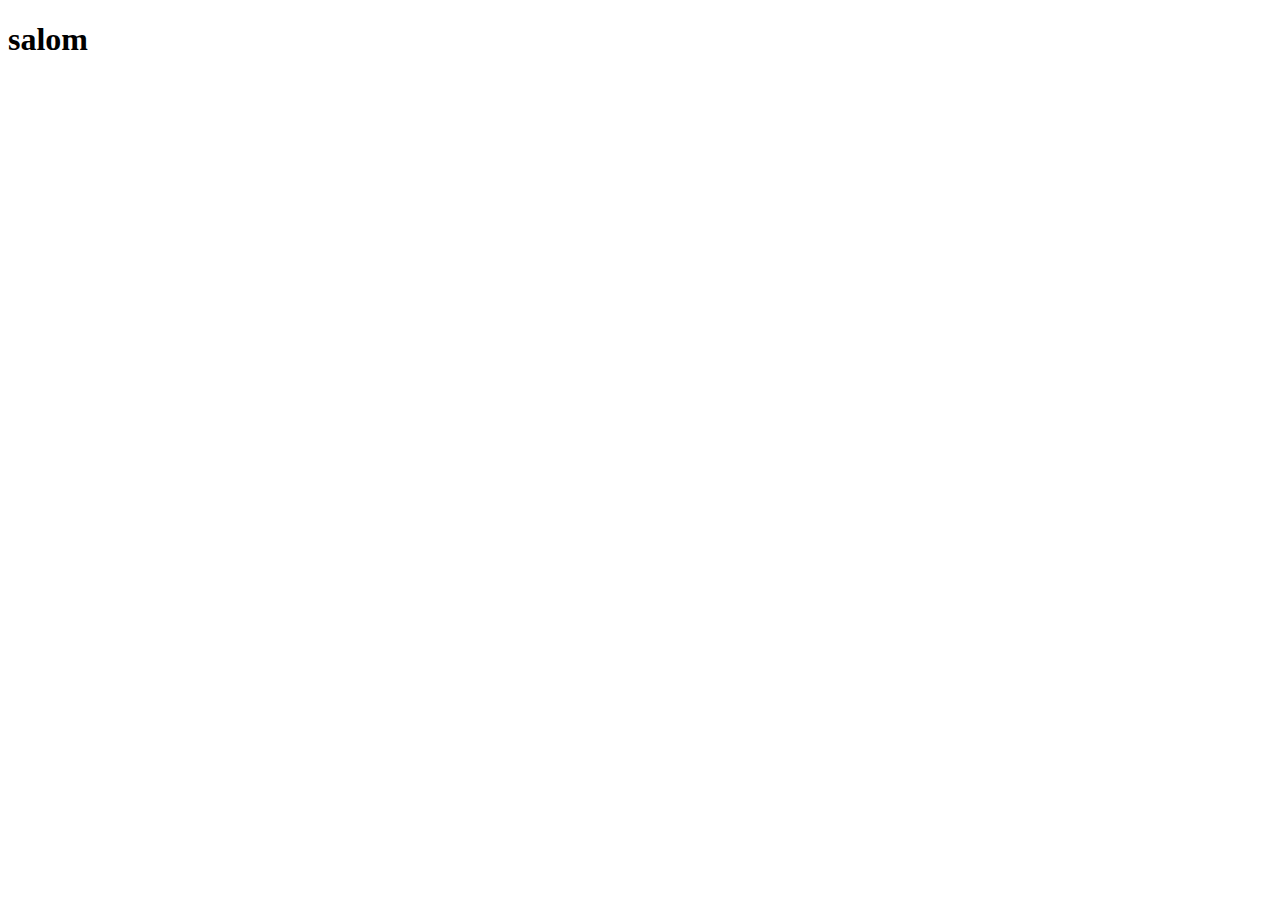
==== index.html @ 9e6f95b3 "Imtihon boshlanishi" ====
<!DOCTYPE html>
<html lang="en">

<head>
    <meta charset="UTF-8">
    <meta name="viewport" content="width=device-width, initial-scale=1.0">
    <title>Imtihon</title>
</head>

<body>
    <h1>salom</h1>
</body>

</html>
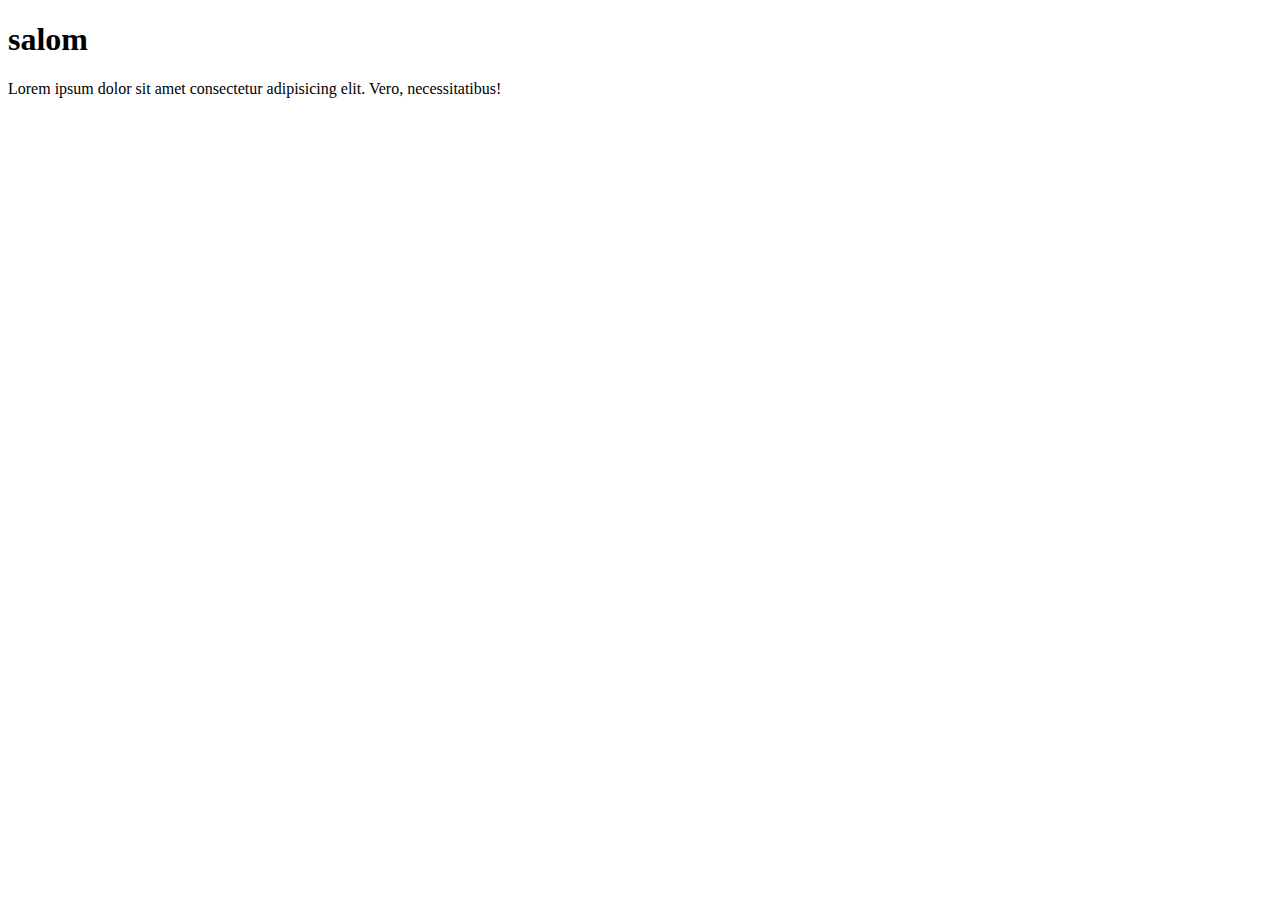
==== commit 7265a83e: "Imtihon kodiga ozgartirish kiritildi" ====
--- a/index.html
+++ b/index.html
@@ -9,6 +9,7 @@
 
 <body>
     <h1>salom</h1>
+    <p>Lorem ipsum dolor sit amet consectetur adipisicing elit. Vero, necessitatibus!</p>
 </body>
 
 </html>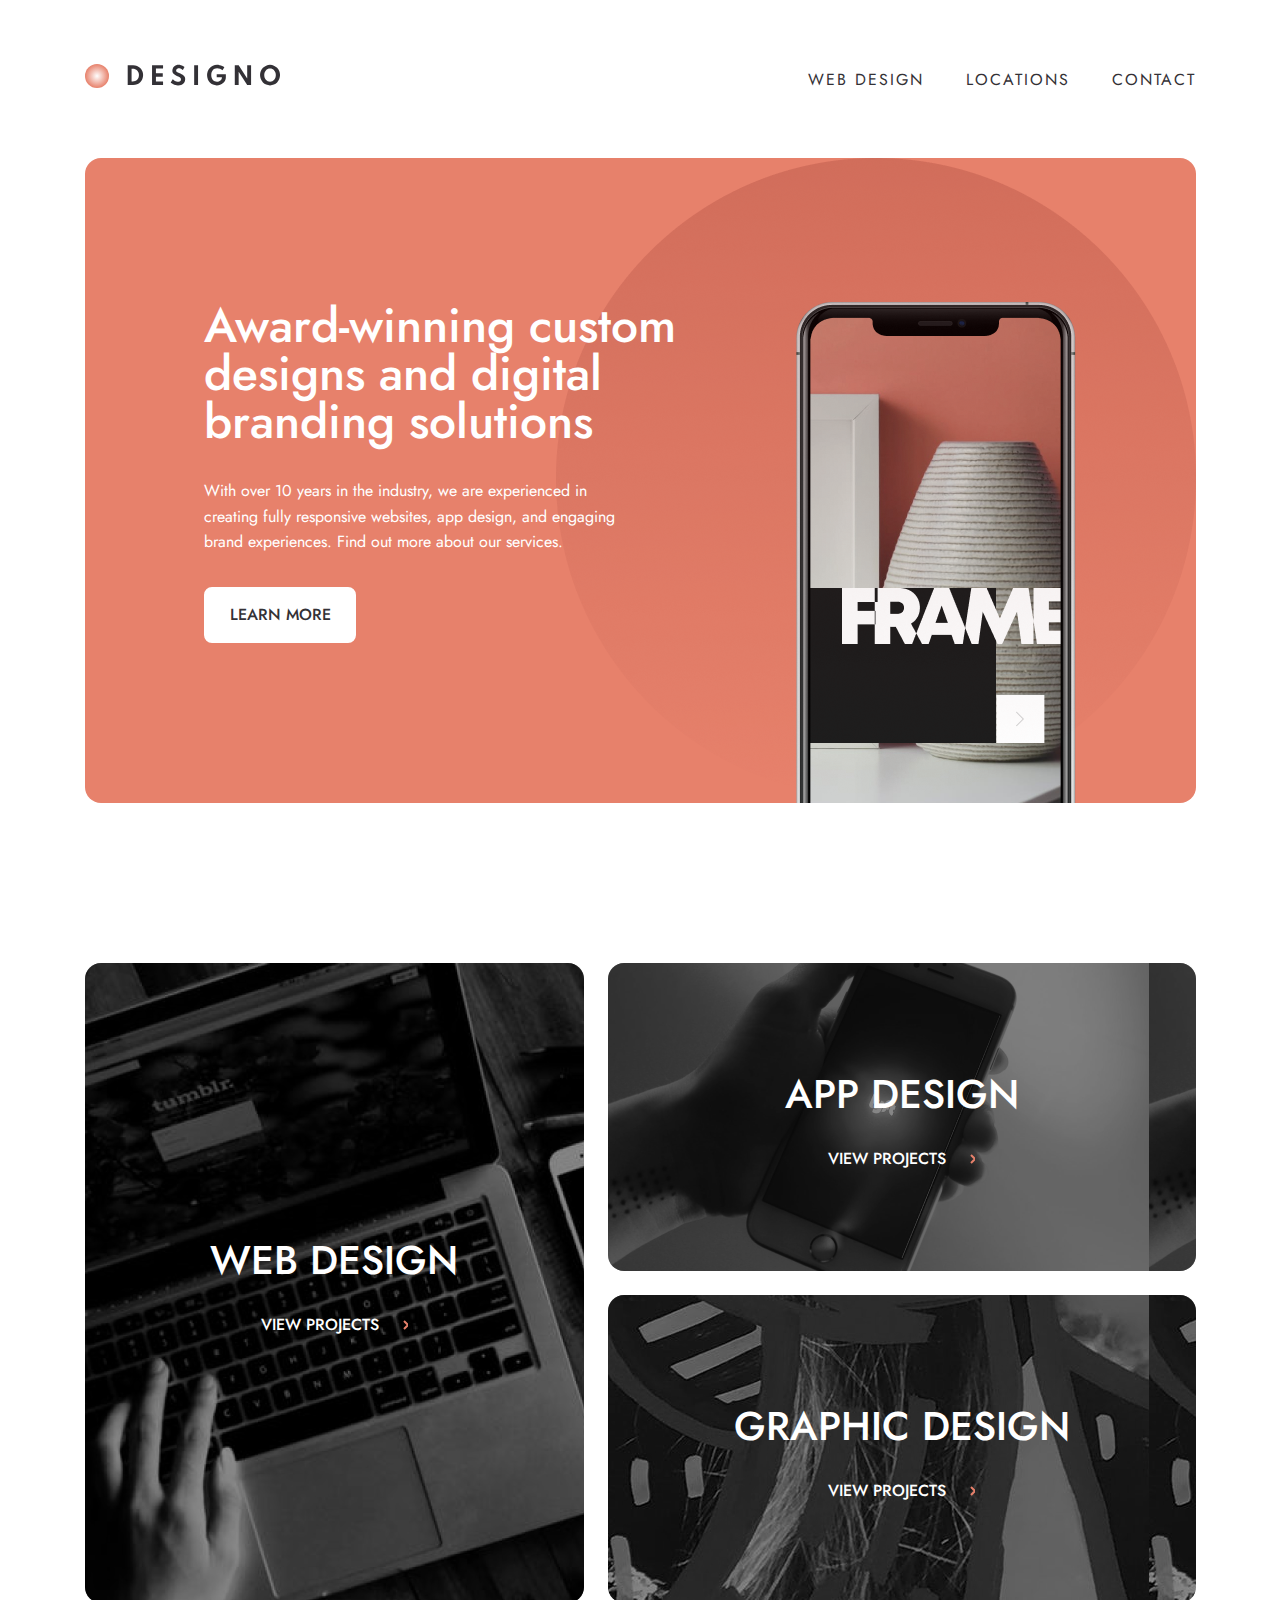
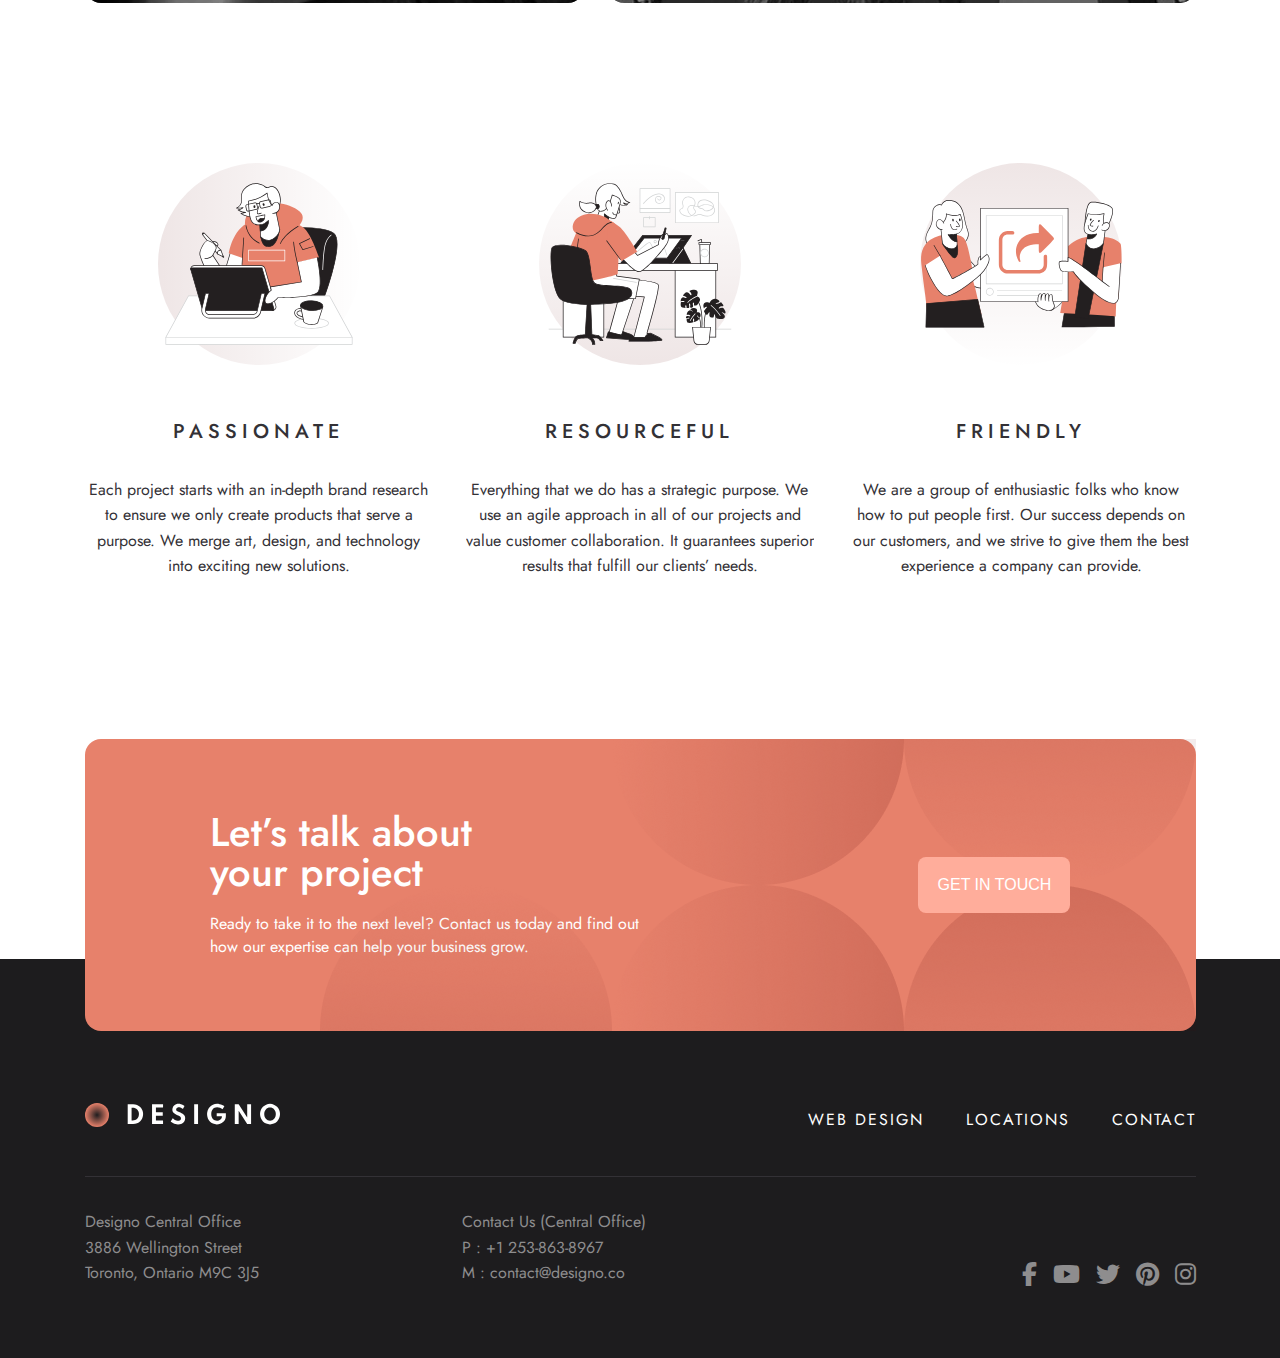
==== commit 0b49743b: "index.html qismi tayyor" ====
--- a/index.html
+++ b/index.html
@@ -5,11 +5,129 @@
     <meta charset="UTF-8">
     <meta name="viewport" content="width=device-width, initial-scale=1.0">
     <title>Imtihon</title>
+    <link rel="stylesheet" href="./css/main.css">
+    <link rel="stylesheet" href="./fontawesomeWeb/css/all.css">
 </head>
 
 <body>
-    <h1>salom</h1>
-    <p>Lorem ipsum dolor sit amet consectetur adipisicing elit. Vero, necessitatibus!</p>
+    <header>
+        <nav class="container navbar">
+            <div class="logo">
+                <a href="index.html">
+                    <img src="./images/logo.svg" alt="logo image">
+                </a>
+            </div>
+            <div class="links">
+                <ul>
+                    <li><a href="./webdesign.html">WEB DESIGN</a></li>
+                    <li><a href="#">LOCATIONS</a></li>
+                    <li><a href="#">CONTACT</a></li>
+                </ul>
+            </div>
+        </nav>
+    </header>
+    <main>
+        <section class="container section1">
+            <div class="section_text">
+                <h1>Award-winning custom designs and digital branding solutions</h1>
+                <p>With over 10 years in the industry, we are experienced in creating fully responsive websites, app
+                    design,
+                    and engaging brand experiences. Find out more about our services.</p>
+                <button>Learn More</button>
+            </div>
+            <img src="./images/phone.png" alt="">
+            <img class="oval" src="./images/oval.png" alt="">
+        </section>
+        <section class="container section2">
+            <div class="card card1">
+                <div class="text">
+                    <h1>WEB DESIGN</h1>
+                    <p>VIEW PROJECTS <span><img src="./images/left.svg" alt="left icon image"></span></p>
+                </div>
+            </div>
+            <div class="card card2">
+                <div class="text">
+                    <h1>APP DESIGN</h1>
+                    <p>VIEW PROJECTS <span><img src="./images/left.svg" alt="left icon image"></span></p>
+                </div>
+            </div>
+            <div class="card card3">
+                <div class="text">
+                    <h1>GRAPHIC DESIGN</h1>
+                    <p>VIEW PROJECTS <span><img src="./images/left.svg" alt="left icon image"></span></p>
+                </div>
+            </div>
+        </section>
+        <section class="container section3">
+            <div class="cards">
+                <div class="card">
+                    <img src="./images/PASSIONATE.svg" alt="image card">
+                    <h3>PASSIONATE</h3>
+                    <p>Each project starts with an in-depth brand research to ensure we only create products that serve
+                        a purpose. We merge art, design, and technology into exciting new solutions.</p>
+                </div>
+                <div class="card">
+                    <img src="./images/RESOURCEFUL.svg" alt="image card">
+                    <h3>RESOURCEFUL</h3>
+                    <p>Everything that we do has a strategic purpose. We use an agile approach in all of our projects
+                        and value customer collaboration. It guarantees superior results that fulfill our clients’
+                        needs.</p>
+                </div>
+                <div class="card">
+                    <img src="./images/FRIENDLY.svg" alt="image card">
+                    <h3>FRIENDLY</h3>
+                    <p>We are a group of enthusiastic folks who know how to put people first. Our success depends on our
+                        customers, and we strive to give them the best experience a company can provide.</p>
+                </div>
+            </div>
+        </section>
+        <section class="container section4">
+            <div class="texts">
+                <h1>Let’s talk about <br> your project</h1>
+                <p>Ready to take it to the next level? Contact us today and find out
+                    how our expertise can help your business grow.</p>
+            </div>
+            <button>Get in touch</button>
+            <img src="./images/oval2.png" alt="">
+        </section>
+    </main>
+    <footer>
+        <div class="container">
+            <div class="footer_bar">
+                <div class="logo">
+                    <img src="./images/logo2.svg" alt="">
+                </div>
+                <div class="links">
+                    <ul>
+                        <li><a href="#">WEB DESIGN</a></li>
+                        <li><a href="#">LOCATIONS</a></li>
+                        <li><a href="#">CONTACT</a></li>
+                    </ul>
+                </div>
+            </div>
+            <div class="footer_info">
+                <div class="footer_contacts">
+                    <ul>
+                        <li>Designo Central Office</li>
+                        <li>3886 Wellington Street</li>
+                        <li>Toronto, Ontario M9C 3J5</li>
+                    </ul>
+                    <ul>
+                        <li>Contact Us (Central Office)</li>
+                        <li><a href="#">P : +1 253-863-8967</a></li>
+                        <li><a href="#">M : contact@designo.co</a></li>
+                    </ul>
+                </div>
+                <div class="footer_icons">
+                    <i class="fa-brands fa-facebook-f"></i>
+                    <i class="fa-brands fa-youtube"></i>
+                    <i class="fa-brands fa-twitter"></i>
+                    <i class="fa-brands fa-pinterest"></i>
+                    <i class="fa-brands fa-instagram"></i>
+                </div>
+            </div>
+        </div>
+    </footer>
 </body>
 
 </html>--- a/css/main.css
+++ b/css/main.css
@@ -0,0 +1,377 @@
+@import url('https://fonts.googleapis.com/css2?family=Jost:ital,wght@0,100..900;1,100..900&display=swap');
+
+* {
+    margin: 0;
+    padding: 0;
+    box-sizing: border-box;
+}
+
+:root {
+    --jost: "Jost", serif;
+    --peach: #E7816B;
+    --peachopacity: #e7826bab;
+    --black: #1D1C1E;
+    --white: #FFFFFF;
+    --lightpeach: #FFAD9B;
+    --darkgrey: #333136;
+    --lightgrey: #F1F3F5;
+}
+
+.container {
+    width: 1111px;
+    margin: 0 auto;
+    font-family: var(--jost);
+}
+
+.navbar {
+    display: flex;
+    align-items: center;
+    justify-content: space-between;
+    padding: 64px 0;
+}
+
+.navbar .links ul {
+    display: flex;
+    align-items: center;
+    list-style: none;
+    gap: 42px;
+}
+
+.navbar .links ul li a {
+    text-decoration: none;
+    color: var(--darkgrey);
+    transition: all .2s linear;
+    font-size: 1rem;
+    font-weight: 400;
+    line-height: 14px;
+    letter-spacing: 2px;
+    position: relative;
+}
+
+.navbar .links ul li a:hover::after {
+    color: var(--peach);
+    animation: textdecoration .8s ease;
+    width: 100%;
+    content: "";
+    height: 2px;
+    background-color: var(--peach);
+    position: absolute;
+    bottom: 0;
+    left: 0;
+    margin-bottom: -3px;
+}
+
+@keyframes textdecoration {
+    from {
+        width: 0%;
+    }
+
+    to {
+        width: 100%;
+    }
+}
+
+.section1 {
+    padding-top: 9rem;
+    height: auto;
+    border-radius: 1rem;
+    background-color: var(--peach);
+    display: flex;
+    justify-content: center;
+    position: relative;
+    gap: 3rem;
+    margin-bottom: 10rem;
+}
+
+.section1 .section_text {
+    width: 34rem;
+    color: var(--white);
+    z-index: 2;
+}
+
+.section1 .section_text h1 {
+    font-size: 3rem;
+    font-weight: 500;
+    margin-bottom: 2rem;
+    line-height: 3rem;
+}
+
+.section1 .section_text p {
+    font-size: 1rem;
+    font-weight: 400;
+    margin-bottom: 2rem;
+    line-height: 1.6rem;
+    width: 27rem;
+}
+
+.section1 .section_text button {
+    width: 9.5rem;
+    height: 3.5rem;
+    background-color: var(--white);
+    color: var(--darkgrey);
+    font-size: 1rem;
+    text-transform: uppercase;
+    cursor: pointer;
+    outline: none;
+    border-radius: .5rem;
+    border: none;
+    font-weight: 500;
+    font-family: var(--jost);
+    border: 2px solid white;
+    transition: all .2s ease;
+}
+
+.section1 .section_text button:hover {
+    background-color: transparent;
+    color: var(--white);
+}
+
+.section1 .oval {
+    position: absolute;
+    right: 0;
+    top: 0;
+}
+
+.section2 {
+    height: 40rem;
+    display: grid;
+    gap: 1.5rem;
+    grid-template-columns: auto auto;
+    margin-bottom: 10rem;
+}
+
+.card {
+    border-radius: 1rem;
+    overflow: hidden;
+    color: var(--white);
+    cursor: pointer;
+}
+
+.card .text {
+    width: 100%;
+    height: 100%;
+    display: flex;
+    align-items: center;
+    flex-direction: column;
+    justify-content: center;
+    background-color: #00000071;
+    transition: all .3s ease;
+}
+
+.card .text:hover {
+    background-color: var(--peachopacity);
+}
+
+.card .text h1 {
+    font-size: 2.5rem;
+    margin-bottom: 1.5rem;
+    font-weight: 500;
+}
+
+.card .text p {
+    display: flex;
+    gap: 1.5rem;
+    font-size: 1rem;
+    font-weight: 500;
+}
+
+.card1 {
+    background: url(../images/notebook.png);
+    grid-row: span 2;
+}
+
+.card2 {
+    background: url(../images/iphone.png);
+}
+
+.card3 {
+    background: url(../images/liner.png);
+}
+
+.section3 .cards {
+    display: flex;
+    align-items: center;
+    justify-content: space-between;
+    gap: 1.8rem;
+    margin-bottom: 10rem;
+}
+
+.section3 .cards .card {
+    width: 21.8rem;
+    text-align: center;
+    color: var(--darkgrey);
+    cursor: auto;
+}
+
+.section3 .cards .card h3 {
+    font-size: 1.25rem;
+    font-weight: 500;
+    line-height: 1.6rem;
+    letter-spacing: 5px;
+    margin-top: 3rem;
+    margin-bottom: 2rem;
+}
+
+.section3 .cards .card p {
+    font-size: 1rem;
+    font-weight: 400;
+    line-height: 1.6rem;
+}
+
+.section4 {
+    height: 18.25rem;
+    background-color: var(--peach);
+    border-radius: 1rem;
+    position: relative;
+    display: flex;
+    align-items: center;
+    justify-content: space-around;
+    margin-bottom: -4.5rem;
+}
+
+.section4 .texts {
+    width: 28.68rem;
+}
+
+.section4 .texts h1 {
+    font-size: 2.5rem;
+    font-weight: 500;
+    line-height: 2.5rem;
+    color: var(--white);
+    margin-bottom: 1.2rem;
+}
+
+.section4 .texts p {
+    color: var(--white);
+}
+
+.section4 button {
+    width: 9.5rem;
+    height: 3.5rem;
+    background-color: var(--lightpeach);
+    border: 2px solid var(--lightpeach);
+    border: none;
+    border-radius: .5rem;
+    font-size: 1rem;
+    color: var(--white);
+    font-weight: 500;
+    text-transform: uppercase;
+    outline: none;
+    cursor: pointer;
+    transition: all .2s ease;
+    z-index: 2;
+}
+
+.section4 button:hover {
+    background-color: transparent;
+    border: 2px solid var(--lightpeach);
+}
+
+.section4 img {
+    position: absolute;
+    right: 0;
+}
+
+footer {
+    width: 100%;
+    background-color: var(--black);
+    padding-top: 9rem;
+    padding-bottom: 4.5rem;
+}
+
+
+footer .container .footer_bar {
+    display: flex;
+    align-items: center;
+    justify-content: space-between;
+    padding-bottom: 2.5rem;
+    border-bottom: 1px solid var(--darkgrey);
+    margin-bottom: 2rem;
+}
+
+footer .container .footer_bar .links ul {
+    display: flex;
+    align-items: center;
+    list-style: none;
+    gap: 42px;
+}
+
+footer .container .footer_bar .links ul li a {
+    text-decoration: none;
+    color: var(--white);
+    transition: all .2s linear;
+    font-size: 1rem;
+    font-weight: 400;
+    line-height: 14px;
+    letter-spacing: 2px;
+    position: relative;
+}
+
+footer .container .footer_bar .links ul li a:hover::after {
+    color: var(--peach);
+    animation: textdecoration2 .8s ease;
+    width: 100%;
+    content: "";
+    height: 2px;
+    background-color: var(--peach);
+    position: absolute;
+    bottom: 0;
+    left: 0;
+    margin-bottom: -3px;
+}
+
+@keyframes textdecoration2 {
+    from {
+        width: 0%;
+    }
+
+    to {
+        width: 100%;
+    }
+}
+
+footer .container .footer_info {
+    display: flex;
+    align-items: end;
+    justify-content: space-between;
+}
+
+footer .container .footer_info .footer_contacts {
+    display: flex;
+    align-items: center;
+    gap: 1.8rem;
+    justify-content: space-between;
+}
+
+footer .container .footer_info .footer_contacts ul {
+    line-height: 1.6rem;
+    width: 21.8rem;
+}
+
+footer .container .footer_info .footer_contacts ul li {
+    list-style: none;
+    color: #8e8d8e;
+    font-size: 1rem;
+}
+
+footer .container .footer_info .footer_contacts ul li a {
+    text-decoration: none;
+    color: #8e8d8e;
+}
+
+footer .container .footer_info .footer_icons {
+    display: flex;
+    align-items: center;
+    gap: 1rem;
+}
+
+footer .container .footer_info .footer_icons .fa-brands {
+    font-size: 1.5rem;
+    transition: all .2s ease;
+    cursor: pointer;
+    color: #8e8d8e;
+}
+
+footer .container .footer_info .footer_icons .fa-brands:hover {
+    color: var(--peach);
+}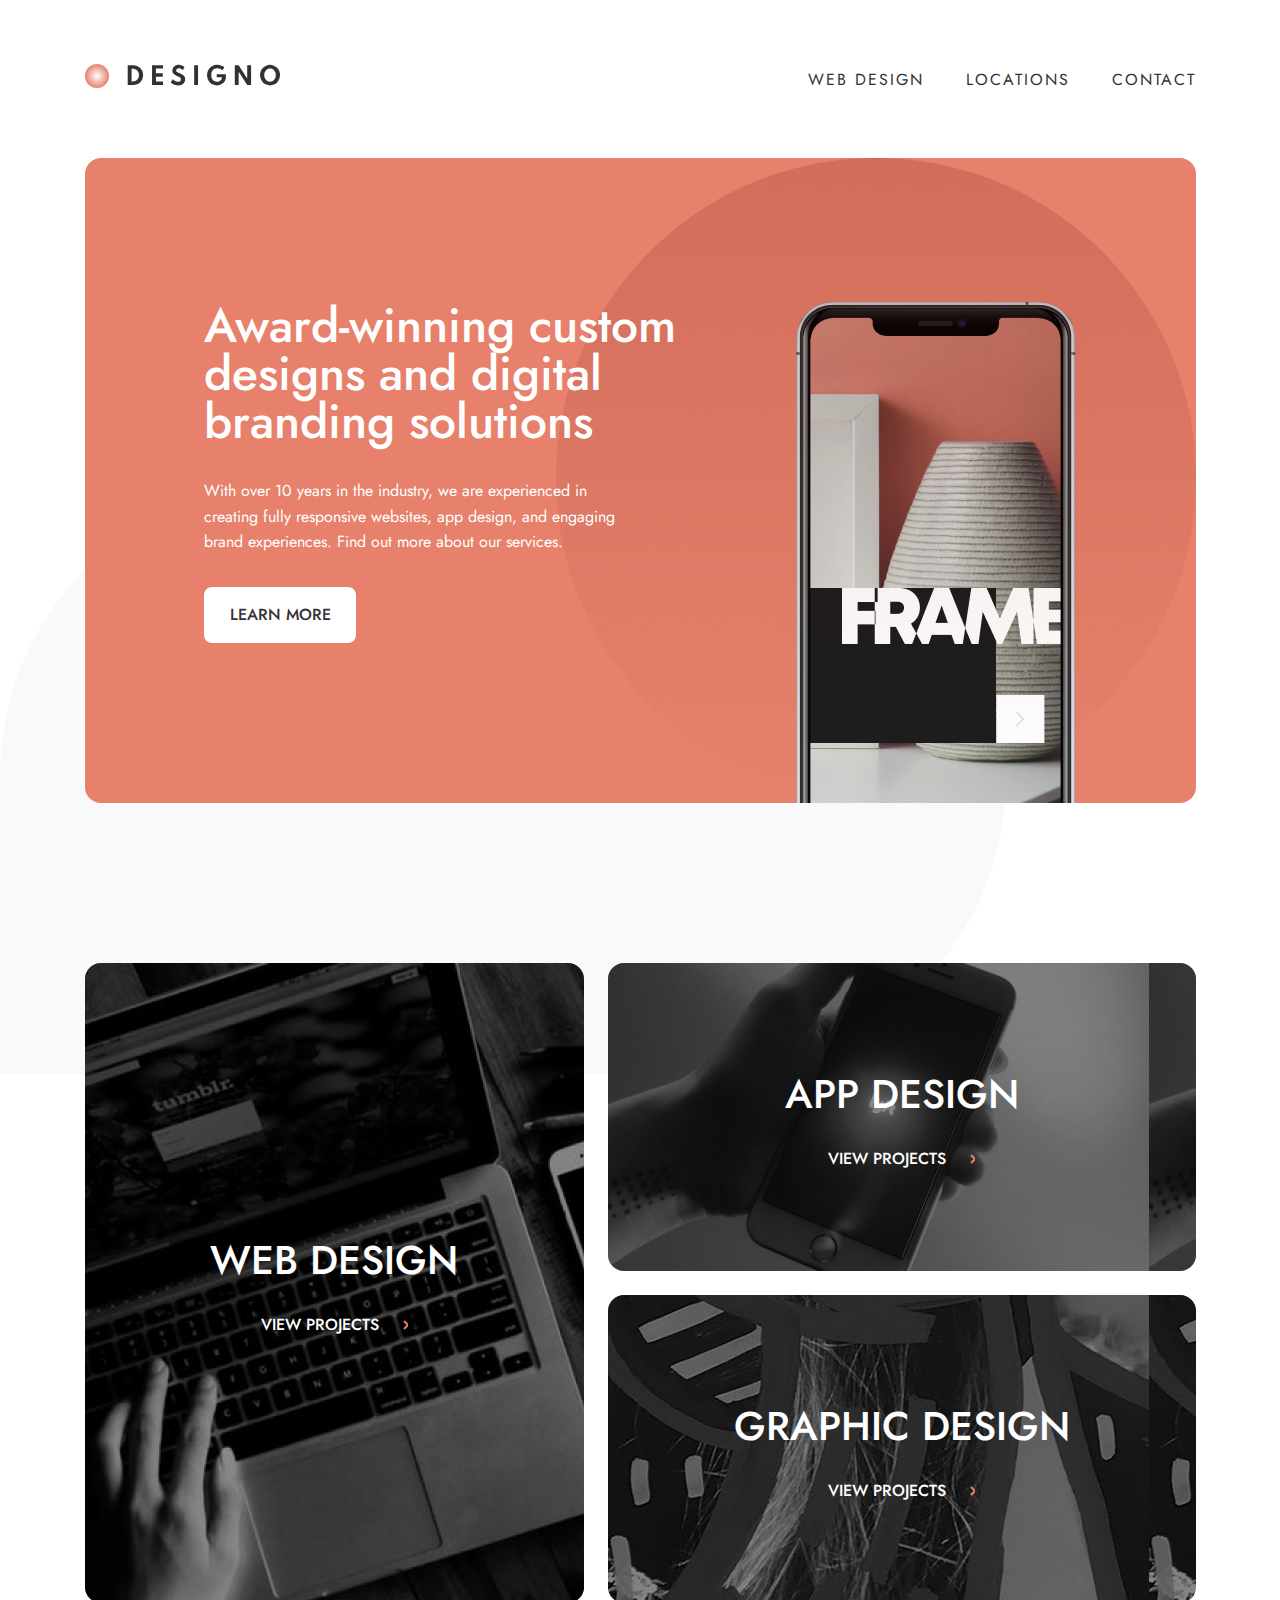
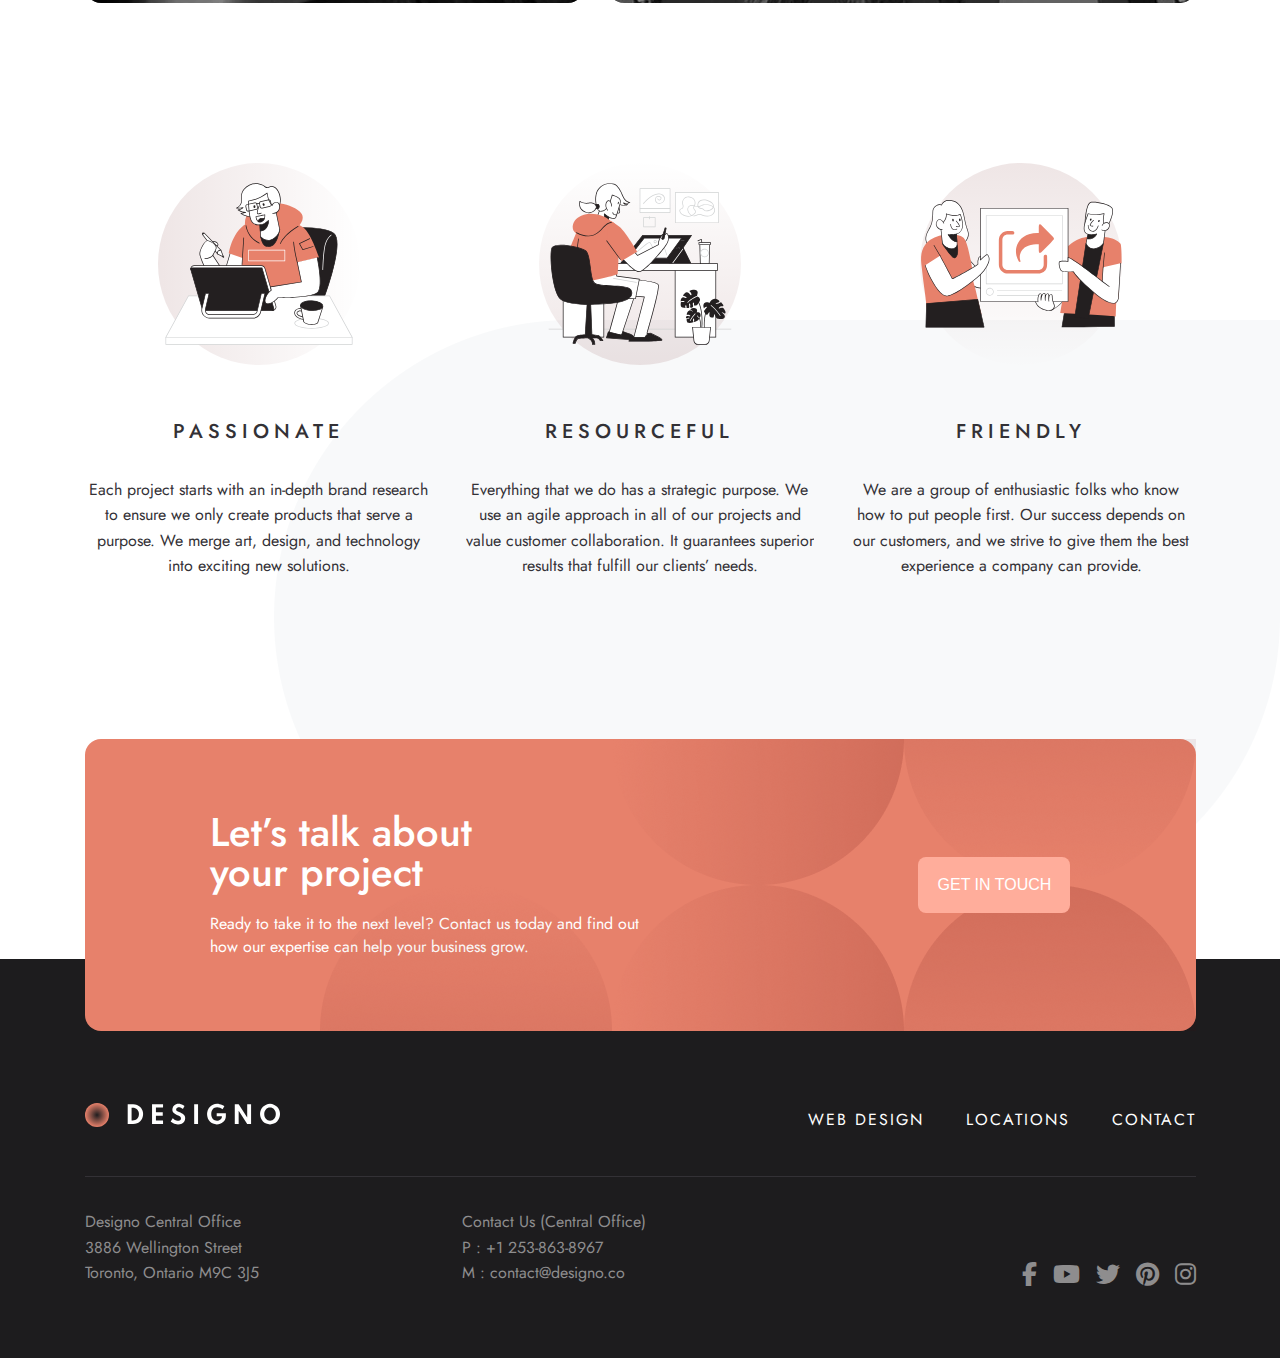
==== commit a85b6abc: "ikkinchi sahifa qo'shildi" ====
--- a/index.html
+++ b/index.html
@@ -26,6 +26,7 @@
             </div>
         </nav>
     </header>
+    <img class="restangle" src="./images/restangle.png" alt="">
     <main>
         <section class="container section1">
             <div class="section_text">
@@ -91,6 +92,7 @@
             <img src="./images/oval2.png" alt="">
         </section>
     </main>
+    <img class="restangle2" src="./images/restangle2.png" alt="">
     <footer>
         <div class="container">
             <div class="footer_bar">
--- a/css/main.css
+++ b/css/main.css
@@ -374,4 +374,178 @@
 
 footer .container .footer_info .footer_icons .fa-brands:hover {
     color: var(--peach);
+}
+
+.section5 {
+    height: 15.75rem;
+    border-radius: 1rem;
+    position: relative;
+    background-color: var(--peach);
+    display: flex;
+    align-items: center;
+    justify-content: center;
+    flex-direction: column;
+    color: var(--white);
+    margin-bottom: 10rem;
+}
+
+.section5 h1 {
+    font-size: 3rem;
+    font-weight: 500;
+    margin-bottom: 1.5rem;
+    z-index: 2;
+}
+
+.section5 p {
+    font-size: 1rem;
+    line-height: 1.6rem;
+    text-align: center;
+    z-index: 2;
+}
+
+.section5 .oval3 {
+    position: absolute;
+    right: 0;
+}
+
+.section6 {
+    height: 62rem;
+    gap: 1.8rem;
+    display: grid;
+    grid-template-columns: auto auto auto;
+    margin-bottom: 10rem;
+}
+
+.section6 .item {
+    height: 30rem;
+    border-radius: 1rem;
+    background-color: #fdf3f0;
+    overflow: hidden;
+    display: flex;
+    flex-direction: column;
+}
+
+
+.section6 .item img {
+    width: 100%;
+    object-fit: cover;
+    height: 20rem;
+}
+
+.section6 .item .item_title {
+    text-align: center;
+    padding: 2rem;
+    transition: all .3s ease;
+    cursor: pointer;
+}
+
+.section6 .item .item_title:hover {
+    background-color: var(--peach);
+}
+
+.section6 .item .item_title:hover h1,
+.section6 .item .item_title:hover p {
+    color: var(--white);
+}
+
+.section6 .item .item_title h1 {
+    color: var(--peach);
+    font-size: 1.25rem;
+    font-weight: 500;
+    margin-bottom: 1rem;
+}
+
+.section6 .item .item_title p {
+    color: var(--darkgrey);
+    font-size: 1rem;
+    line-height: 1.6rem;
+}
+
+.section7 {
+    display: grid;
+    gap: 1.8rem;
+    grid-template-columns: 1fr 1fr;
+    margin-bottom: 10rem;
+}
+
+.section7 .item {
+    height: 19.25rem;
+    border-radius: 1rem;
+    cursor: pointer;
+}
+
+.section7 .item1 {
+    background: url(../images/iphone.png);
+    background-repeat: no-repeat;
+    overflow: hidden;
+    background-size: cover;
+}
+
+.section7 .item2 {
+    background: url(../images/liner.png);
+    background-repeat: no-repeat;
+    overflow: hidden;
+    background-size: cover;
+}
+
+.section7 .item1 .item_title {
+    display: flex;
+    align-items: center;
+    justify-content: center;
+    flex-direction: column;
+    width: 100%;
+    height: 100%;
+    color: var(--white);
+    background-color: #1d1c1eb8;
+    transition: all .3s ease;
+}
+
+.section7 .item1 .item_title:hover,
+.section7 .item2 .item_title:hover {
+    background-color: var(--peachopacity);
+}
+
+.section7 .item2 .item_title {
+    display: flex;
+    align-items: center;
+    justify-content: center;
+    flex-direction: column;
+    width: 100%;
+    height: 100%;
+    color: var(--white);
+    background-color: #1d1c1eb8;
+    transition: all .3s ease;
+}
+
+.section7 .item1 .item_title h1,
+.section7 .item2 .item_title h1 {
+    font-size: 2.5rem;
+    font-weight: 500;
+    margin-bottom: 1.5rem;
+    text-transform: uppercase;
+}
+
+.section7 .item1 .item_title p,
+.section7 .item2 .item_title p {
+    font-size: 1rem;
+    display: flex;
+    align-items: center;
+    gap: 1.5rem;
+    font-weight: 500;
+    text-transform: uppercase;
+    letter-spacing: 5px;
+}
+
+.restangle {
+    position: absolute;
+    top: 30rem;
+    left: 0;
+    z-index: -1;
+}
+
+.restangle2 {
+    position: absolute;
+    top: 120rem;
+    right: 0;
+    z-index: -1;
 }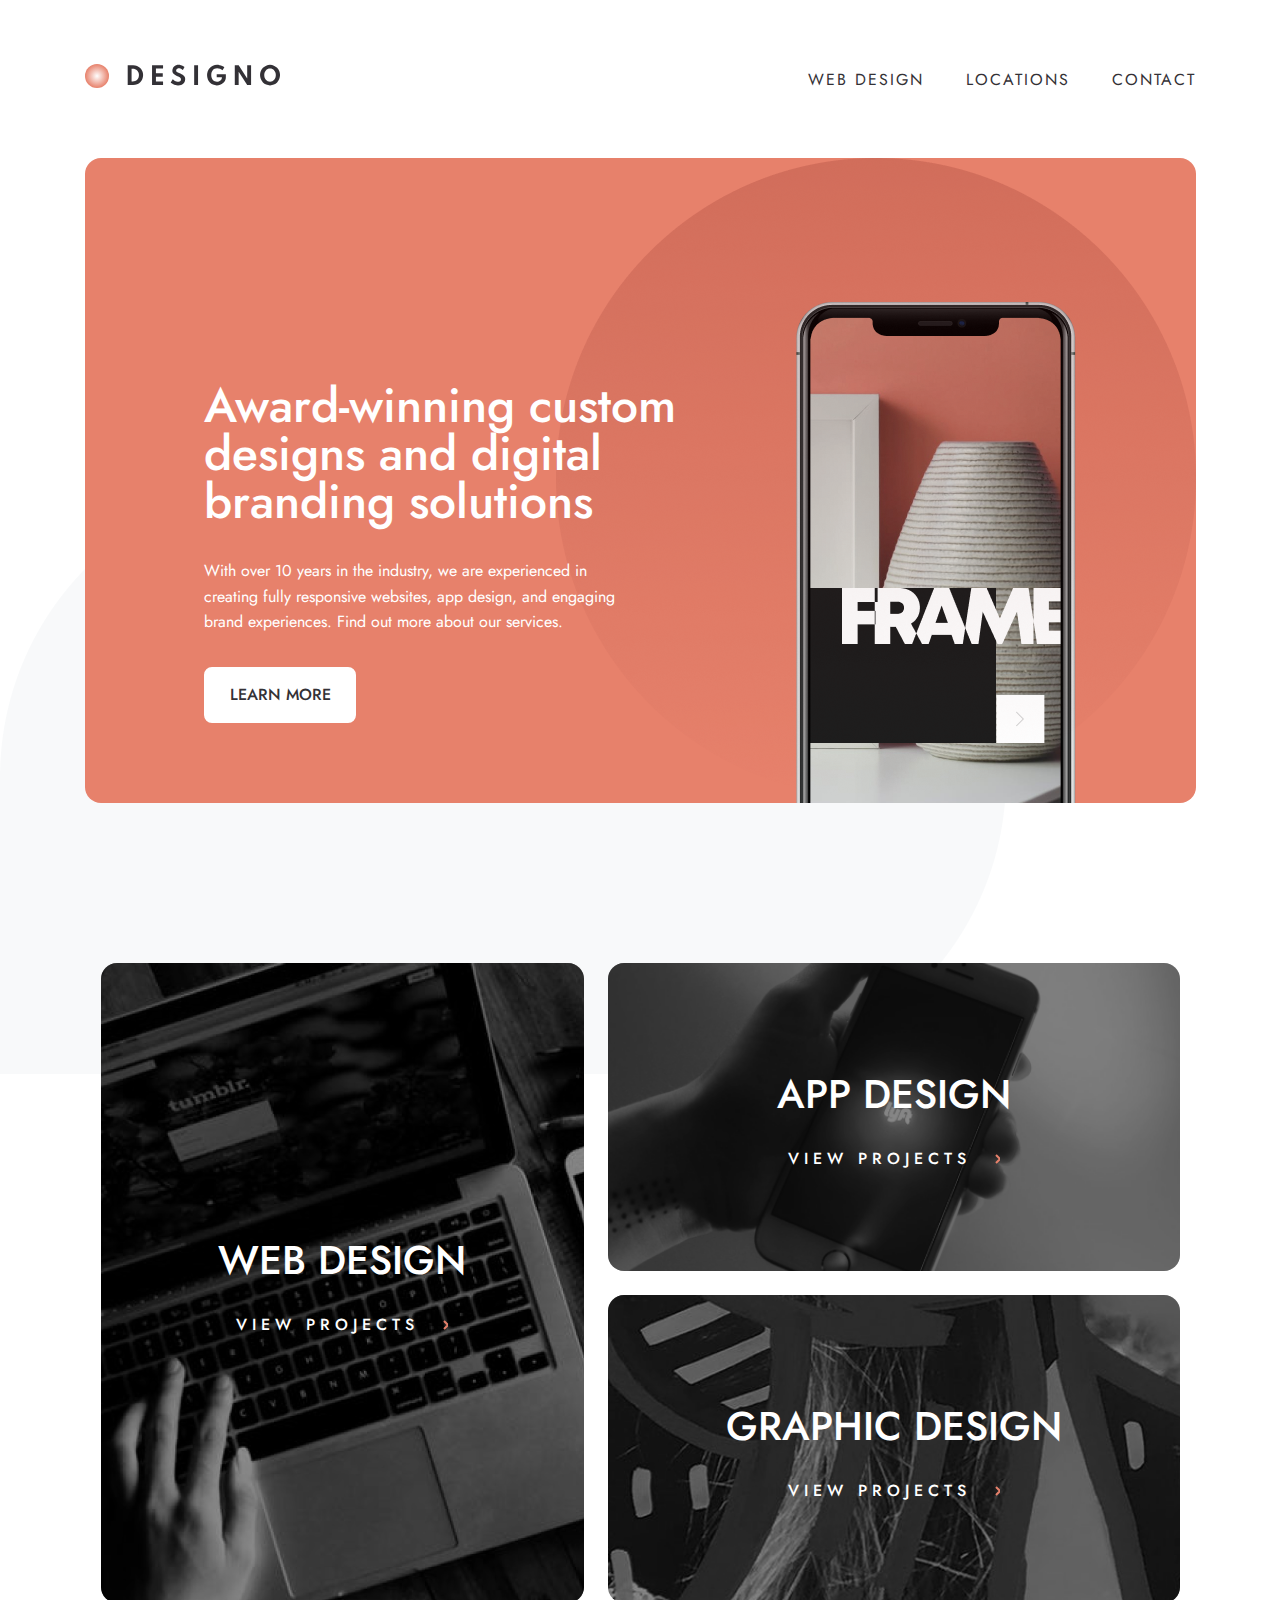
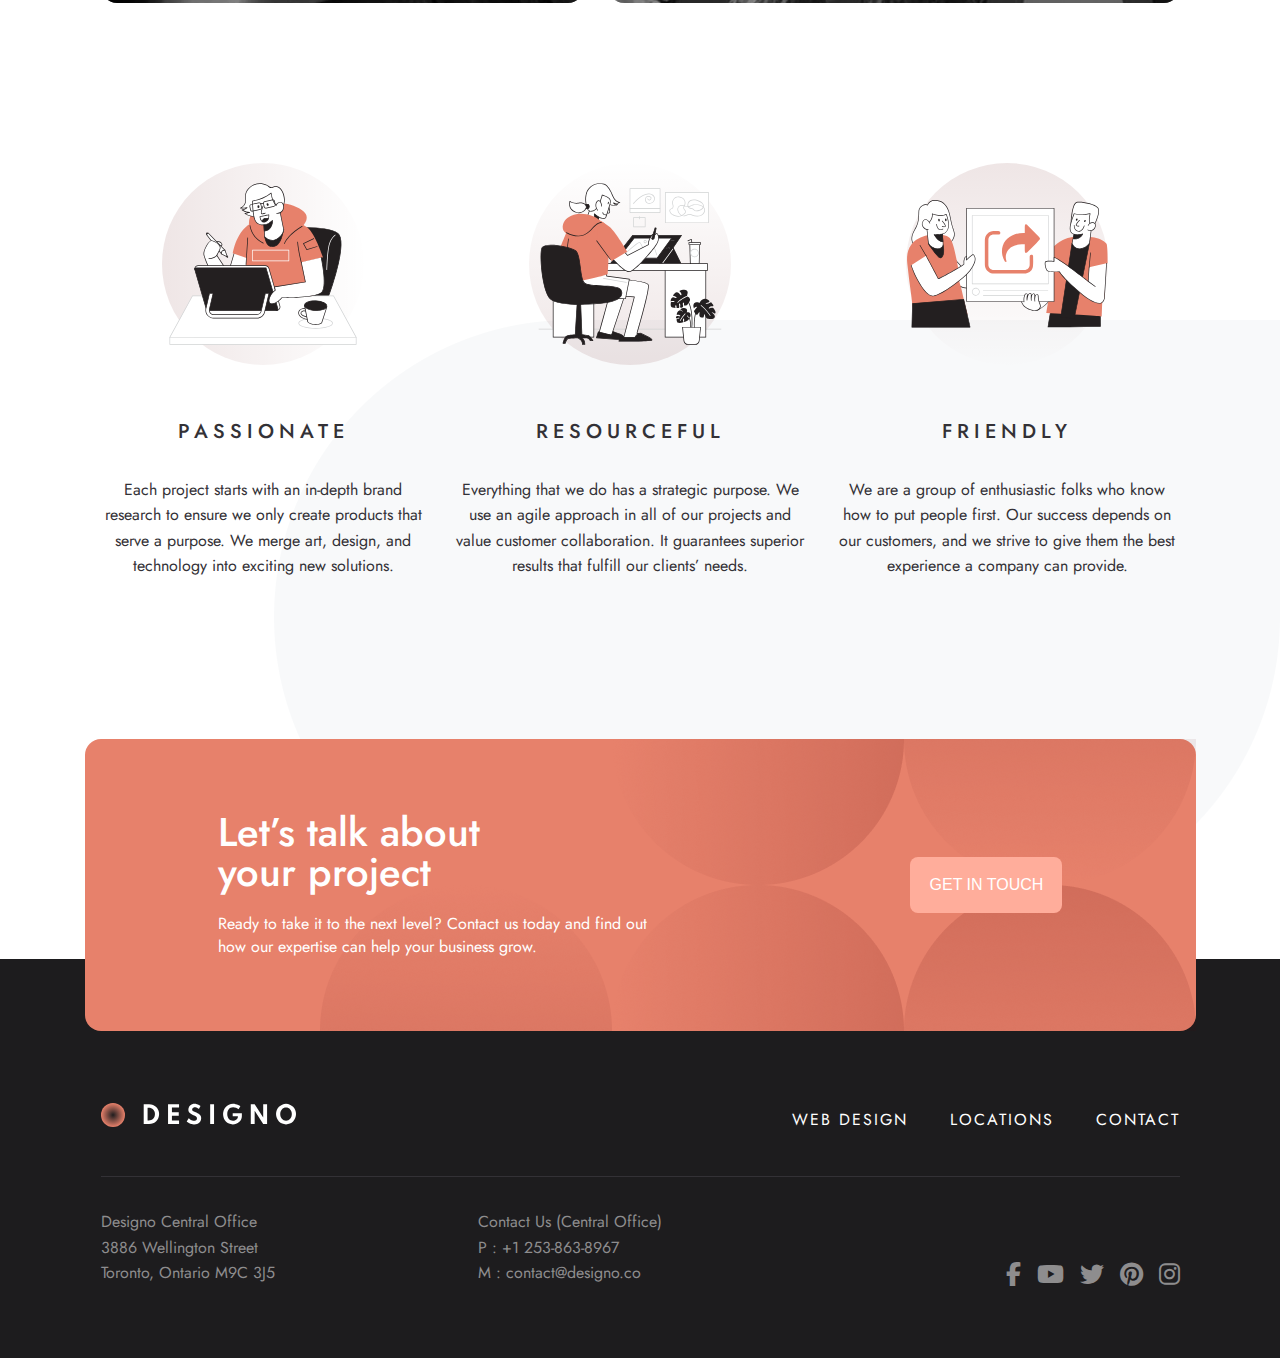
==== commit 08e73907: "responsive qismi qo'shildi va figma tayyor bo'ldi" ====
--- a/index.html
+++ b/index.html
@@ -7,6 +7,7 @@
     <title>Imtihon</title>
     <link rel="stylesheet" href="./css/main.css">
     <link rel="stylesheet" href="./fontawesomeWeb/css/all.css">
+    <link rel="stylesheet" href="./css/responsive.css">
 </head>
 
 <body>
@@ -23,6 +24,7 @@
                     <li><a href="#">LOCATIONS</a></li>
                     <li><a href="#">CONTACT</a></li>
                 </ul>
+                <img src="./images/menu_bar.svg" alt="">
             </div>
         </nav>
     </header>
@@ -31,9 +33,10 @@
         <section class="container section1">
             <div class="section_text">
                 <h1>Award-winning custom designs and digital branding solutions</h1>
-                <p>With over 10 years in the industry, we are experienced in creating fully responsive websites, app
+                <p>With over 10 years in the industry, we are experienced in <br> creating fully responsive websites,
+                    app
                     design,
-                    and engaging brand experiences. Find out more about our services.</p>
+                    and engaging <br> brand experiences. Find out more about our services.</p>
                 <button>Learn More</button>
             </div>
             <img src="./images/phone.png" alt="">
@@ -63,22 +66,31 @@
             <div class="cards">
                 <div class="card">
                     <img src="./images/PASSIONATE.svg" alt="image card">
-                    <h3>PASSIONATE</h3>
-                    <p>Each project starts with an in-depth brand research to ensure we only create products that serve
-                        a purpose. We merge art, design, and technology into exciting new solutions.</p>
+                    <div>
+                        <h3>PASSIONATE</h3>
+                        <p>Each project starts with an in-depth brand research to ensure we only create products that
+                            serve
+                            a purpose. We merge art, design, and technology into exciting new solutions.</p>
+                    </div>
                 </div>
                 <div class="card">
                     <img src="./images/RESOURCEFUL.svg" alt="image card">
-                    <h3>RESOURCEFUL</h3>
-                    <p>Everything that we do has a strategic purpose. We use an agile approach in all of our projects
-                        and value customer collaboration. It guarantees superior results that fulfill our clients’
-                        needs.</p>
+                    <div>
+                        <h3>RESOURCEFUL</h3>
+                        <p>Everything that we do has a strategic purpose. We use an agile approach in all of our
+                            projects
+                            and value customer collaboration. It guarantees superior results that fulfill our clients’
+                            needs.</p>
+                    </div>
                 </div>
                 <div class="card">
                     <img src="./images/FRIENDLY.svg" alt="image card">
-                    <h3>FRIENDLY</h3>
-                    <p>We are a group of enthusiastic folks who know how to put people first. Our success depends on our
-                        customers, and we strive to give them the best experience a company can provide.</p>
+                    <div>
+                        <h3>FRIENDLY</h3>
+                        <p>We are a group of enthusiastic folks who know how to put people first. Our success depends on
+                            our
+                            customers, and we strive to give them the best experience a company can provide.</p>
+                    </div>
                 </div>
             </div>
         </section>
@@ -97,7 +109,7 @@
         <div class="container">
             <div class="footer_bar">
                 <div class="logo">
-                    <img src="./images/logo2.svg" alt="">
+                   <a href="#"> <img src="./images/logo2.svg" alt=""></a>
                 </div>
                 <div class="links">
                     <ul>
--- a/css/main.css
+++ b/css/main.css
@@ -18,23 +18,32 @@
 }
 
 .container {
-    width: 1111px;
+    max-width: 1111px;
     margin: 0 auto;
+    width: 100%;
     font-family: var(--jost);
+    padding-left: 1rem;
+    padding-right: 1rem;
 }
 
 .navbar {
     display: flex;
     align-items: center;
     justify-content: space-between;
-    padding: 64px 0;
+    padding: 4rem 0;
 }
 
 .navbar .links ul {
     display: flex;
     align-items: center;
     list-style: none;
-    gap: 42px;
+    gap: 2.6rem;
+}
+
+.navbar .links img {
+    display: none;
+    width: 1.5rem;
+    height: 1.3rem;
 }
 
 .navbar .links ul li a {
@@ -73,14 +82,15 @@
 
 .section1 {
     padding-top: 9rem;
-    height: auto;
     border-radius: 1rem;
     background-color: var(--peach);
     display: flex;
+    align-items: center;
     justify-content: center;
     position: relative;
     gap: 3rem;
     margin-bottom: 10rem;
+    overflow: hidden;
 }
 
 .section1 .section_text {
@@ -101,7 +111,6 @@
     font-weight: 400;
     margin-bottom: 2rem;
     line-height: 1.6rem;
-    width: 27rem;
 }
 
 .section1 .section_text button {
@@ -140,14 +149,14 @@
     margin-bottom: 10rem;
 }
 
-.card {
+.section2 .card {
     border-radius: 1rem;
     overflow: hidden;
     color: var(--white);
     cursor: pointer;
 }
 
-.card .text {
+.section2 .card .text {
     width: 100%;
     height: 100%;
     display: flex;
@@ -158,34 +167,41 @@
     transition: all .3s ease;
 }
 
-.card .text:hover {
+.section2 .card .text:hover {
     background-color: var(--peachopacity);
 }
 
-.card .text h1 {
+.section2 .card .text h1 {
     font-size: 2.5rem;
     margin-bottom: 1.5rem;
     font-weight: 500;
 }
 
-.card .text p {
+.section2 .card .text p {
     display: flex;
     gap: 1.5rem;
     font-size: 1rem;
     font-weight: 500;
+    letter-spacing: 5px;
 }
 
 .card1 {
     background: url(../images/notebook.png);
     grid-row: span 2;
+    background-repeat: no-repeat;
+    background-size: cover;
 }
 
 .card2 {
     background: url(../images/iphone.png);
+    background-repeat: no-repeat;
+    background-size: cover;
 }
 
 .card3 {
     background: url(../images/liner.png);
+    background-repeat: no-repeat;
+    background-size: cover;
 }
 
 .section3 .cards {
@@ -197,7 +213,6 @@
 }
 
 .section3 .cards .card {
-    width: 21.8rem;
     text-align: center;
     color: var(--darkgrey);
     cursor: auto;
@@ -231,6 +246,7 @@
 
 .section4 .texts {
     width: 28.68rem;
+    z-index: 2;
 }
 
 .section4 .texts h1 {
@@ -409,11 +425,12 @@
 }
 
 .section6 {
-    height: 62rem;
+    height: auto;
     gap: 1.8rem;
     display: grid;
     grid-template-columns: auto auto auto;
     margin-bottom: 10rem;
+    gap: 2rem;
 }
 
 .section6 .item {
--- a/css/responsive.css
+++ b/css/responsive.css
@@ -0,0 +1,274 @@
+@media screen and (max-width:1111px) {
+    .container {
+        padding-left: 1rem;
+        padding-right: 1rem;
+    }
+
+    .navbar {
+        padding-left: 1rem;
+        padding-right: 1rem;
+    }
+
+    .section1 {
+        width: 97%;
+    }
+
+    .section4 {
+        width: 97%;
+    }
+
+    .section5 {
+        width: 97%;
+    }
+}
+
+@media screen and (max-width:992px) {
+
+    .restangle {
+        display: none;
+    }
+
+    .restangle2 {
+        display: none;
+    }
+
+    .section1 {
+        width: 97%;
+        flex-direction: column;
+        margin-bottom: 7.5rem;
+    }
+
+    .section1 .section_text {
+        text-align: center;
+    }
+
+    .section2 {
+        grid-template-columns: auto;
+        margin-bottom: 7.5rem;
+    }
+
+    .section3 .cards {
+        flex-direction: column;
+    }
+
+    .section3 .cards .card {
+        text-align: left;
+        display: flex;
+        gap: 3rem;
+    }
+
+    .section3 .cards .card h3 {
+        margin-bottom: 1rem;
+    }
+
+    .section2 .card {
+        height: 12.5rem;
+    }
+
+    .section4 {
+        flex-direction: column;
+    }
+
+    .section4 .texts {
+        text-align: center;
+    }
+
+    footer .container .footer_info .footer_contacts ul {
+        width: 14rem;
+    }
+
+    .section5 {
+        margin-bottom: 7.5rem;
+    }
+
+    .section6 {
+        grid-template-columns: auto;
+        margin-bottom: 7.5rem;
+    }
+
+    .section6 .item {
+        height: 20rem;
+        flex-direction: row;
+    }
+
+    .section6 .item img {
+        width: 50%;
+    }
+
+    .section6 .item .item_title {
+        width: 50%;
+        height: 100%;
+        display: flex;
+        align-items: center;
+        flex-direction: column;
+        justify-content: center;
+    }
+
+    .section7 {
+        grid-template-columns: 1fr;
+        margin-bottom: 7.5rem;
+    }
+
+    .section7 .item {
+        height: 12.5rem;
+    }
+}
+
+@media screen and (max-width:768px) {
+    .restangle {
+        display: none;
+    }
+
+    .restangle2 {
+        display: none;
+    }
+
+    .navbar .links ul {
+        gap: 1rem;
+    }
+
+    .section1 .oval {
+        top: 12rem;
+        right: -10rem;
+    }
+
+    .section2 .card .text h1 {
+        font-size: 1.75rem;
+        margin-bottom: .8rem;
+    }
+
+    .section1 {
+        margin-bottom: 7.5rem;
+        width: 100%;
+        border-radius: 0;
+        padding-top: 5rem;
+    }
+
+    .section1 .section_text {
+        width: 28rem;
+    }
+
+    .section1 .section_text h1 {
+        font-size: 2rem;
+    }
+
+    .section3 .cards {
+        margin-bottom: 7.5rem;
+    }
+
+    .section3 .cards .card {
+        text-align: center;
+        display: block;
+        gap: 3rem;
+        margin-bottom: 5rem;
+    }
+
+    .section3 .cards .card p {
+        width: 20rem;
+    }
+
+    .section4 .texts {
+        width: 17.5rem;
+    }
+
+    .section4 .texts h1 {
+        font-size: 2rem;
+    }
+
+    footer .container .footer_bar {
+        flex-direction: column;
+        border-bottom: none;
+        padding-bottom: 2rem;
+    }
+
+    footer .container .footer_bar .logo {
+        width: 100%;
+        border-bottom: 1px solid var(--darkgrey);
+        display: flex;
+        align-items: center;
+        justify-content: center;
+        padding-bottom: 2rem;
+    }
+
+    footer .container .footer_bar .links ul {
+        flex-direction: column;
+        margin-top: 2rem;
+    }
+
+    footer .container .footer_info {
+        flex-direction: column;
+        align-items: center;
+        gap: 2.5rem;
+    }
+
+    footer .container .footer_info .footer_contacts {
+        flex-direction: column;
+    }
+
+    footer .container .footer_info .footer_contacts ul {
+        text-align: center;
+    }
+
+    .section6 {
+        grid-template-columns: auto;
+        place-items: center;
+    }
+
+    .section6 .item {
+        width: 20.5rem;
+        height: 30rem;
+        flex-direction: column;
+    }
+
+    .section6 .item img {
+        width: 100%;
+    }
+
+    .section6 .item .item_title {
+        width: 100%;
+    }
+
+    .section7 .item1 .item_title h1,
+    .section7 .item2 .item_title h1 {
+        font-size: 1.7rem;
+        margin-bottom: .8rem;
+    }
+}
+
+@media screen and (max-width:576px) {
+    .navbar .links ul {
+        display: none;
+    }
+
+    .restangle {
+        display: none;
+    }
+
+    .restangle2 {
+        display: none;
+    }
+
+    .navbar .links img {
+        display: block;
+        cursor: pointer;
+    }
+
+    .section1 .oval {
+        top: 7.7rem;
+        right: -15rem;
+    }
+
+    .section1 .section_text {
+        width: 20rem;
+    }
+
+    .navbar {
+        padding-top: 2rem;
+        padding-bottom: 2rem;
+    }
+
+    .section5 {
+        width: 100%;
+        border-radius: 0;
+    }
+}